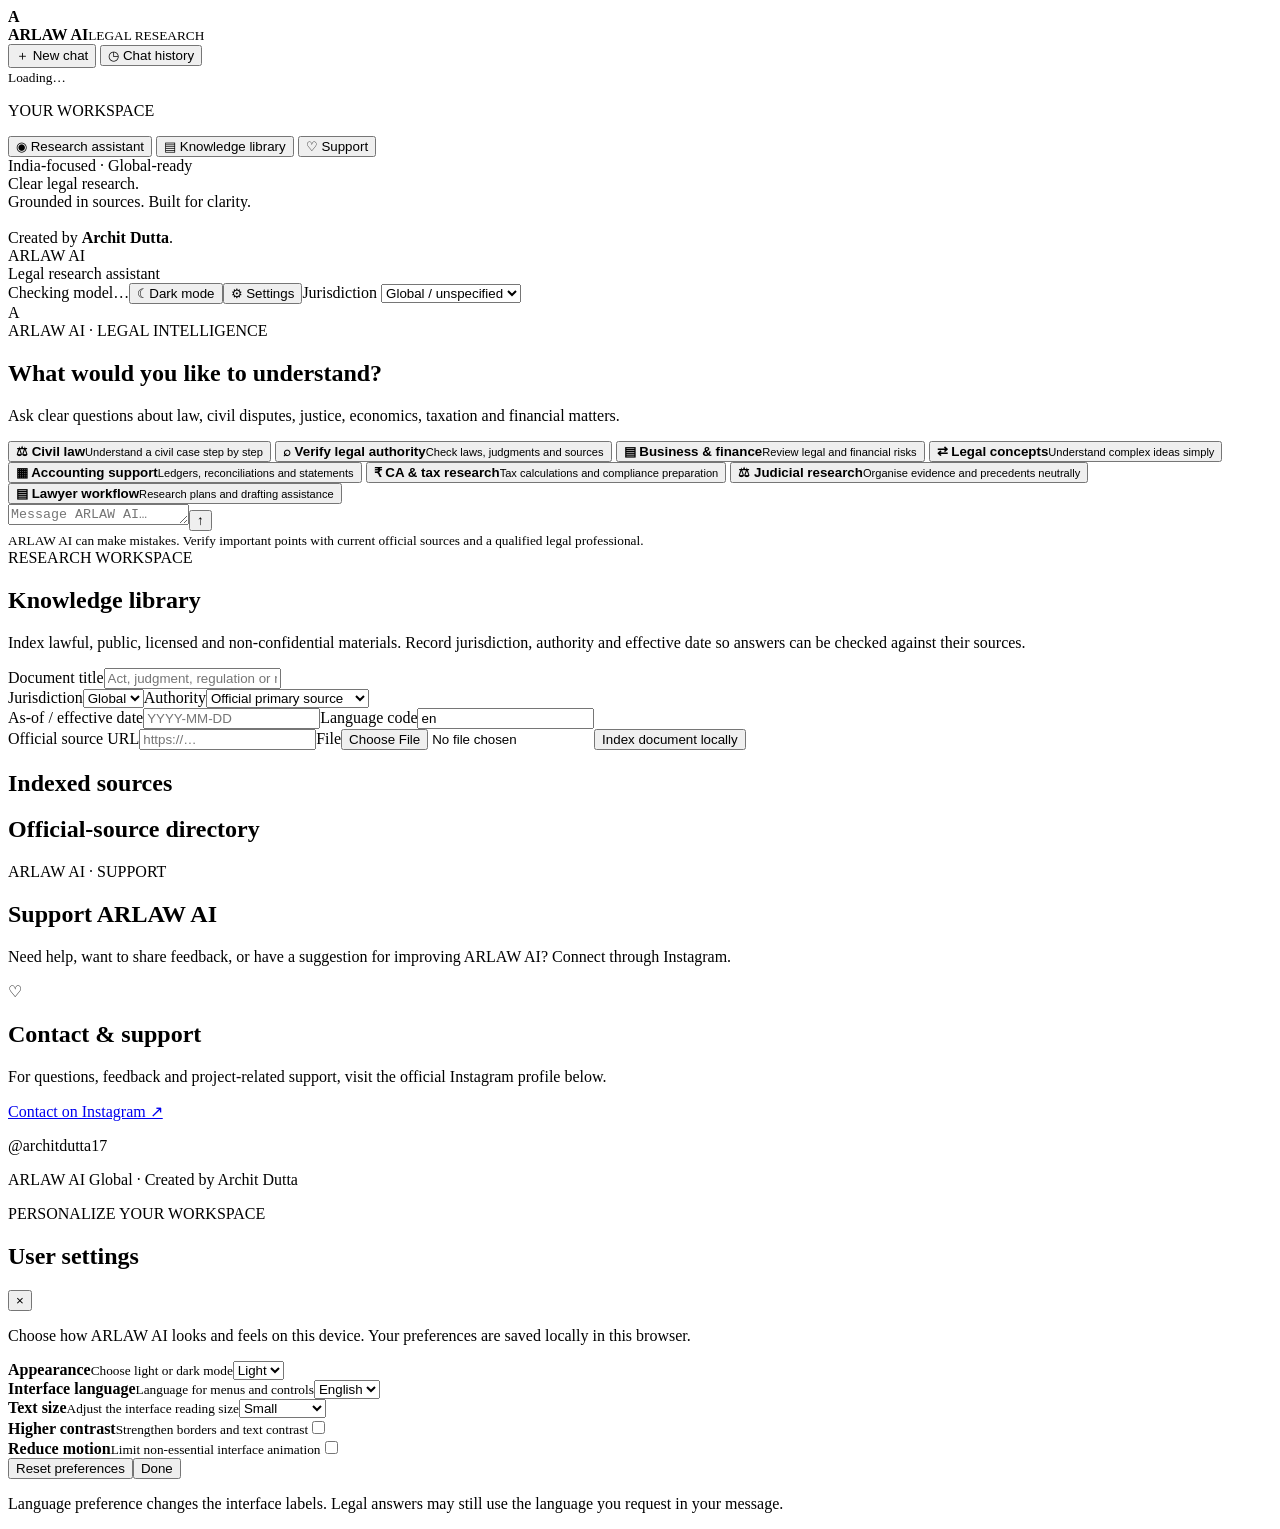
==== app/static/index.html @ 99178aa6 "Implement persistent private chat history" ====
<!doctype html>
<html lang="en">
<head>
  <meta charset="utf-8"><meta name="viewport" content="width=device-width,initial-scale=1">
  <meta name="theme-color" content="#0b827d">
  <title>ARLAW AI — Legal Research Assistant</title>
  <link rel="stylesheet" href="/static/style.css">
</head>
<body>
<div class="app">
  <aside class="sidebar">
    <div class="brand"><b class="logo">A</b><div><b>ARLAW AI</b><small>LEGAL RESEARCH</small></div></div>
    <button id="newChat" class="new"><span>＋</span> New chat</button>
    <button id="historyToggle" class="nav history-toggle" type="button">◷ Chat history</button>
    <div id="historyList" class="history-list" aria-live="polite"><small>Loading…</small></div>
    <p class="label">YOUR WORKSPACE</p>
    <button id="chatTab" class="nav active"><span>◉</span> Research assistant</button>
    <button id="sourcesTab" class="nav"><span>▤</span> Knowledge library</button>
    <button id="supportTab" class="nav"><span>♡</span> Support</button>
    <div class="sidebar-note"><span class="online-dot"></span> India-focused · Global-ready</div>
    <div class="foot">Clear legal research.<br>Grounded in sources. Built for clarity.<br><br>Created by <b>Archit Dutta</b>.</div>
  </aside>
  <main>
    <header><div class="mobile-brand">ARLAW <span>AI</span></div><div class="top-title">Legal research assistant</div><div class="top-right"><span id="connection" class="status">Checking model…</span><button id="themeToggle" class="theme-toggle" type="button" aria-label="Switch to dark mode" title="Switch to dark mode"><span class="theme-icon" aria-hidden="true">☾</span><span class="theme-label">Dark mode</span></button><button id="settingsOpen" class="settings-open" type="button" aria-haspopup="dialog" aria-controls="settingsDialog" title="User settings">⚙ <span>Settings</span></button><label>Jurisdiction <select id="jurisdiction"><option value="GLOBAL">Global / unspecified</option></select></label></div></header>
    <section id="chatView" class="chat">
      <div id="messages" class="messages">
        <div class="welcome">
          <div class="welcome-mark">A</div><div class="eyebrow">ARLAW AI · LEGAL INTELLIGENCE</div>
          <h1>What would you like to understand?</h1>
          <p>Ask clear questions about law, civil disputes, justice, economics, taxation and financial matters.</p>
          <div class="suggest">
            <button data-prompt="Explain the steps in a civil case in India, from filing to judgment. Use clear headings and identify the relevant laws."><b>⚖ Civil law</b><small>Understand a civil case step by step</small></button>
            <button data-prompt="Explain how to verify whether an Indian legal rule is current and binding. Distinguish statutes, judgments and commentary."><b>⌕ Verify legal authority</b><small>Check laws, judgments and sources</small></button>
            <button data-prompt="Create a practical legal and financial due-diligence checklist for an Indian business."><b>▤ Business & finance</b><small>Review legal and financial risks</small></button>
            <button data-prompt="Explain the difference between binding precedent and persuasive authority in India, with a simple example."><b>⇄ Legal concepts</b><small>Understand complex ideas simply</small></button>
            <button data-prompt="Act as an accounting support assistant. Explain how to prepare a trial balance from supplied ledger entries, show each step, and list checks before a qualified accountant reviews it."><b>▦ Accounting support</b><small>Ledgers, reconciliations and statements</small></button>
            <button data-prompt="Act as a CA and tax research assistant. Identify the jurisdiction and tax year first, explain which official tax sources must be checked, and show any calculations with assumptions."><b>₹ CA & tax research</b><small>Tax calculations and compliance preparation</small></button>
            <button data-prompt="Prepare a neutral judicial research matrix from the facts I provide. Separate allegations, admitted facts, evidence, party arguments, legal issues and potentially relevant precedents. Do not decide the case."><b>⚖ Judicial research</b><small>Organise evidence and precedents neutrally</small></button>
            <button data-prompt="Help me prepare a lawyer's research memo. Identify missing facts, jurisdiction, legal issues, primary sources to verify, arguments on both sides and questions for qualified counsel."><b>▤ Lawyer workflow</b><small>Research plans and drafting assistance</small></button>
          </div>
        </div>
      </div>
      <div class="composer-wrap"><form id="chatForm"><textarea id="prompt" rows="1" placeholder="Message ARLAW AI… Include the country, state or court when relevant." required></textarea><button aria-label="Send message" title="Send message">↑</button></form><small>ARLAW AI can make mistakes. Verify important points with current official sources and a qualified legal professional.</small></div>
    </section>
    <section id="sourcesView" class="sources hidden"><div class="section-kicker">RESEARCH WORKSPACE</div><h1>Knowledge library</h1><p>Index lawful, public, licensed and non-confidential materials. Record jurisdiction, authority and effective date so answers can be checked against their sources.</p>
      <form id="uploadForm"><label>Document title<input name="title" placeholder="Act, judgment, regulation or report"></label>
        <div class="two"><label>Jurisdiction<select name="jurisdiction" id="uploadJurisdiction"><option value="GLOBAL">Global</option></select></label><label>Authority<select name="authority"><option value="official">Official primary source</option><option value="court">Court / tribunal</option><option value="regulator">Regulator</option><option value="secondary">Secondary commentary</option><option value="unspecified">Unspecified</option></select></label></div>
        <div class="two"><label>As-of / effective date<input name="as_of" placeholder="YYYY-MM-DD"></label><label>Language code<input name="language" value="en" placeholder="en, hi, bn, fr…"></label></div>
        <label>Official source URL<input name="source_url" placeholder="https://…"></label><label>File<input name="file" type="file" accept=".txt,.md,.pdf" required></label><button class="primary">Index document locally</button><span id="uploadStatus" class="upload-status"></span></form>
      <h2>Indexed sources</h2><div id="sourceList" class="source-list"></div><h2>Official-source directory</h2><p id="registryNotice"></p><div id="registryList" class="source-list"></div>
    </section>
    <section id="supportView" class="sources hidden support-view">
      <div class="section-kicker">ARLAW AI · SUPPORT</div>
      <h1>Support ARLAW AI</h1>
      <p>Need help, want to share feedback, or have a suggestion for improving ARLAW AI? Connect through Instagram.</p>
      <div class="support-card">
        <div class="support-mark" aria-hidden="true">♡</div>
        <h2>Contact & support</h2>
        <p>For questions, feedback and project-related support, visit the official Instagram profile below.</p>
        <a class="support-link" href="https://www.instagram.com/architdutta17?xtok=MWJoem0yZW9lcWVmOQ==" target="_blank" rel="noopener noreferrer">Contact on Instagram ↗</a>
        <p class="support-handle">@architdutta17</p>
      </div>
      <p class="support-credit">ARLAW AI Global · Created by Archit Dutta</p>
    </section>
  </main>
</div>
<div id="settingsDialog" class="settings-backdrop hidden" role="presentation">
  <section class="settings-panel" role="dialog" aria-modal="true" aria-labelledby="settingsTitle" tabindex="-1">
    <div class="settings-heading"><div><div class="section-kicker">PERSONALIZE YOUR WORKSPACE</div><h2 id="settingsTitle">User settings</h2></div><button id="settingsClose" class="settings-close" type="button" aria-label="Close settings">×</button></div>
    <p class="settings-intro">Choose how ARLAW AI looks and feels on this device. Your preferences are saved locally in this browser.</p>
    <div class="setting-row"><label for="prefTheme"><b>Appearance</b><small>Choose light or dark mode</small></label><select id="prefTheme"><option value="light">Light</option><option value="dark">Dark</option></select></div>
    <div class="setting-row"><label for="prefLanguage"><b>Interface language</b><small>Language for menus and controls</small></label><select id="prefLanguage"><option value="en">English</option><option value="hi">हिन्दी</option><option value="bn">বাংলা</option></select></div>
    <div class="setting-row"><label for="prefFontSize"><b>Text size</b><small>Adjust the interface reading size</small></label><select id="prefFontSize"><option value="small">Small</option><option value="medium">Default</option><option value="large">Large</option><option value="xlarge">Extra large</option></select></div>
    <div class="setting-row setting-check"><label for="prefContrast"><b>Higher contrast</b><small>Strengthen borders and text contrast</small></label><input id="prefContrast" type="checkbox"></div>
    <div class="setting-row setting-check"><label for="prefMotion"><b>Reduce motion</b><small>Limit non-essential interface animation</small></label><input id="prefMotion" type="checkbox"></div>
    <div class="settings-actions"><button id="settingsReset" class="settings-reset" type="button">Reset preferences</button><button id="settingsDone" class="primary" type="button">Done</button></div>
    <p class="settings-note">Language preference changes the interface labels. Legal answers may still use the language you request in your message.</p>
  </section>
</div>
<script src="/static/app.js"></script><script src="/static/history.js"></script>
</body></html>
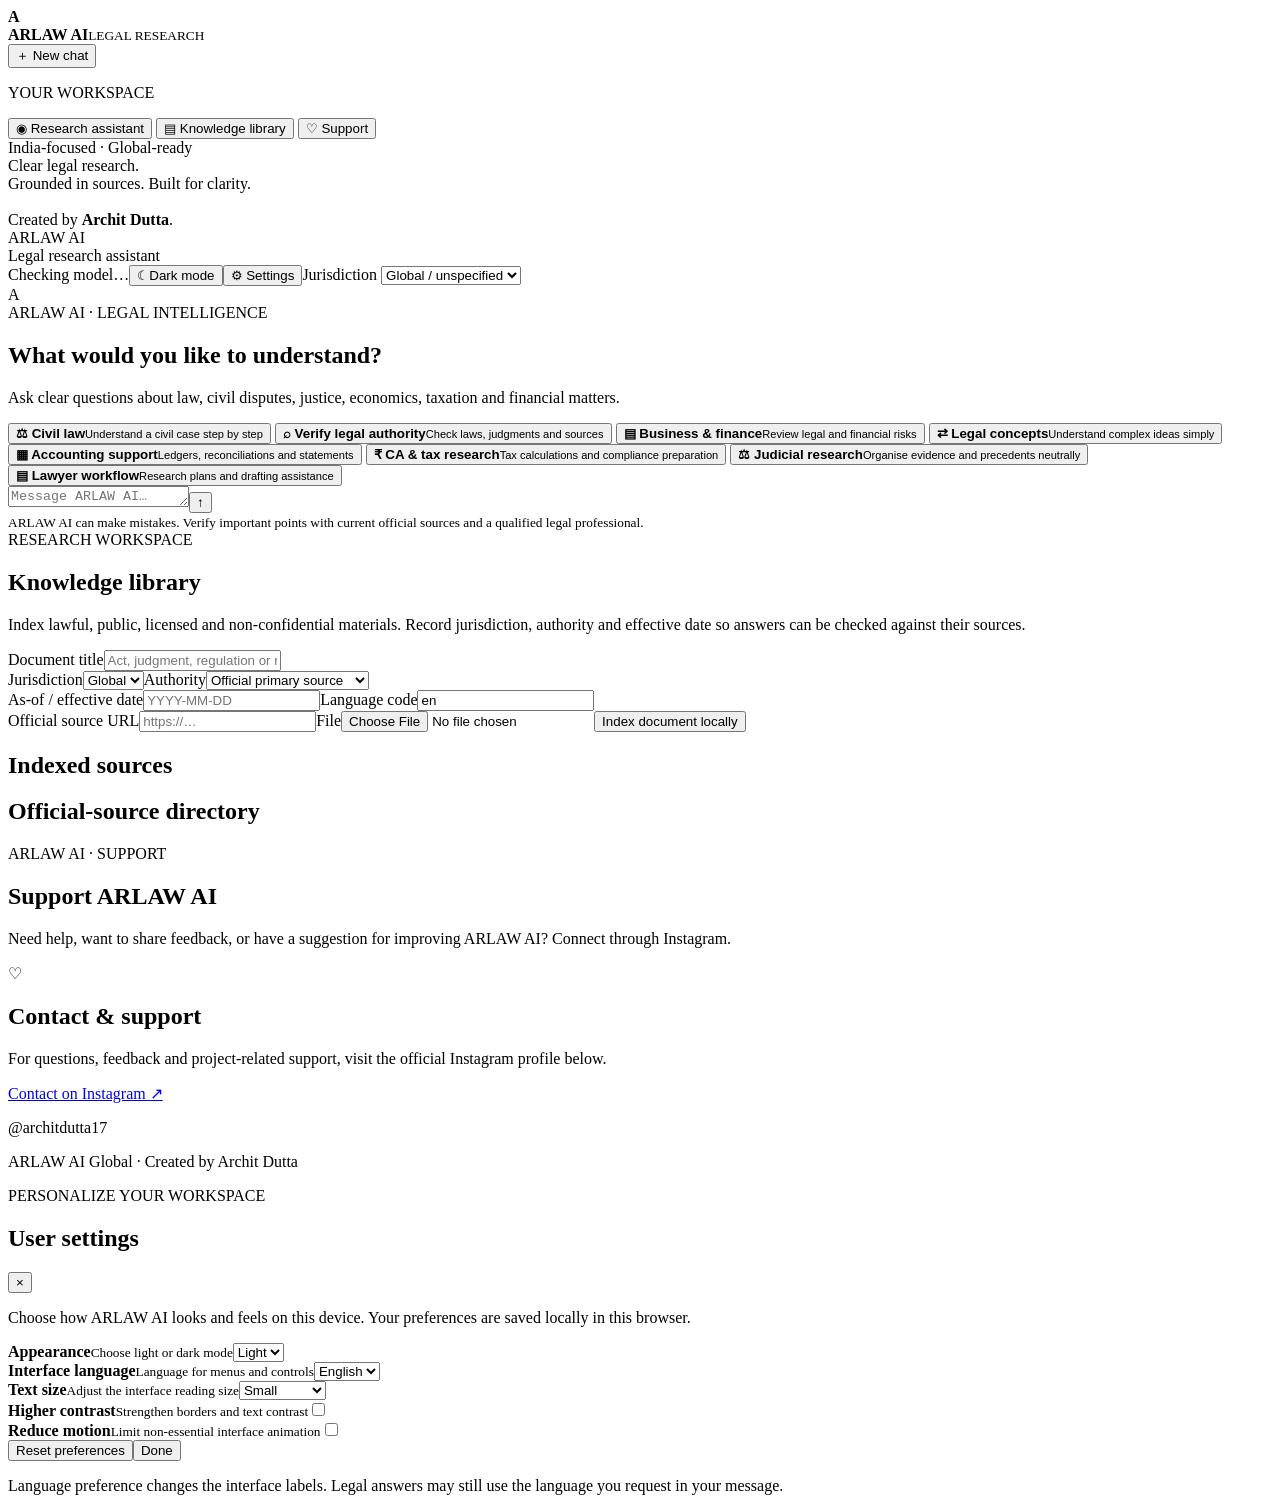
==== commit 8ef86536: "Release ARLAW AI 2.1.2" ====
--- a/app/static/index.html
+++ b/app/static/index.html
@@ -11,8 +11,6 @@
   <aside class="sidebar">
     <div class="brand"><b class="logo">A</b><div><b>ARLAW AI</b><small>LEGAL RESEARCH</small></div></div>
     <button id="newChat" class="new"><span>＋</span> New chat</button>
-    <button id="historyToggle" class="nav history-toggle" type="button">◷ Chat history</button>
-    <div id="historyList" class="history-list" aria-live="polite"><small>Loading…</small></div>
     <p class="label">YOUR WORKSPACE</p>
     <button id="chatTab" class="nav active"><span>◉</span> Research assistant</button>
     <button id="sourcesTab" class="nav"><span>▤</span> Knowledge library</button>
@@ -77,5 +75,5 @@
     <p class="settings-note">Language preference changes the interface labels. Legal answers may still use the language you request in your message.</p>
   </section>
 </div>
-<script src="/static/app.js"></script><script src="/static/history.js"></script>
+<script src="/static/app.js"></script>
 </body></html>
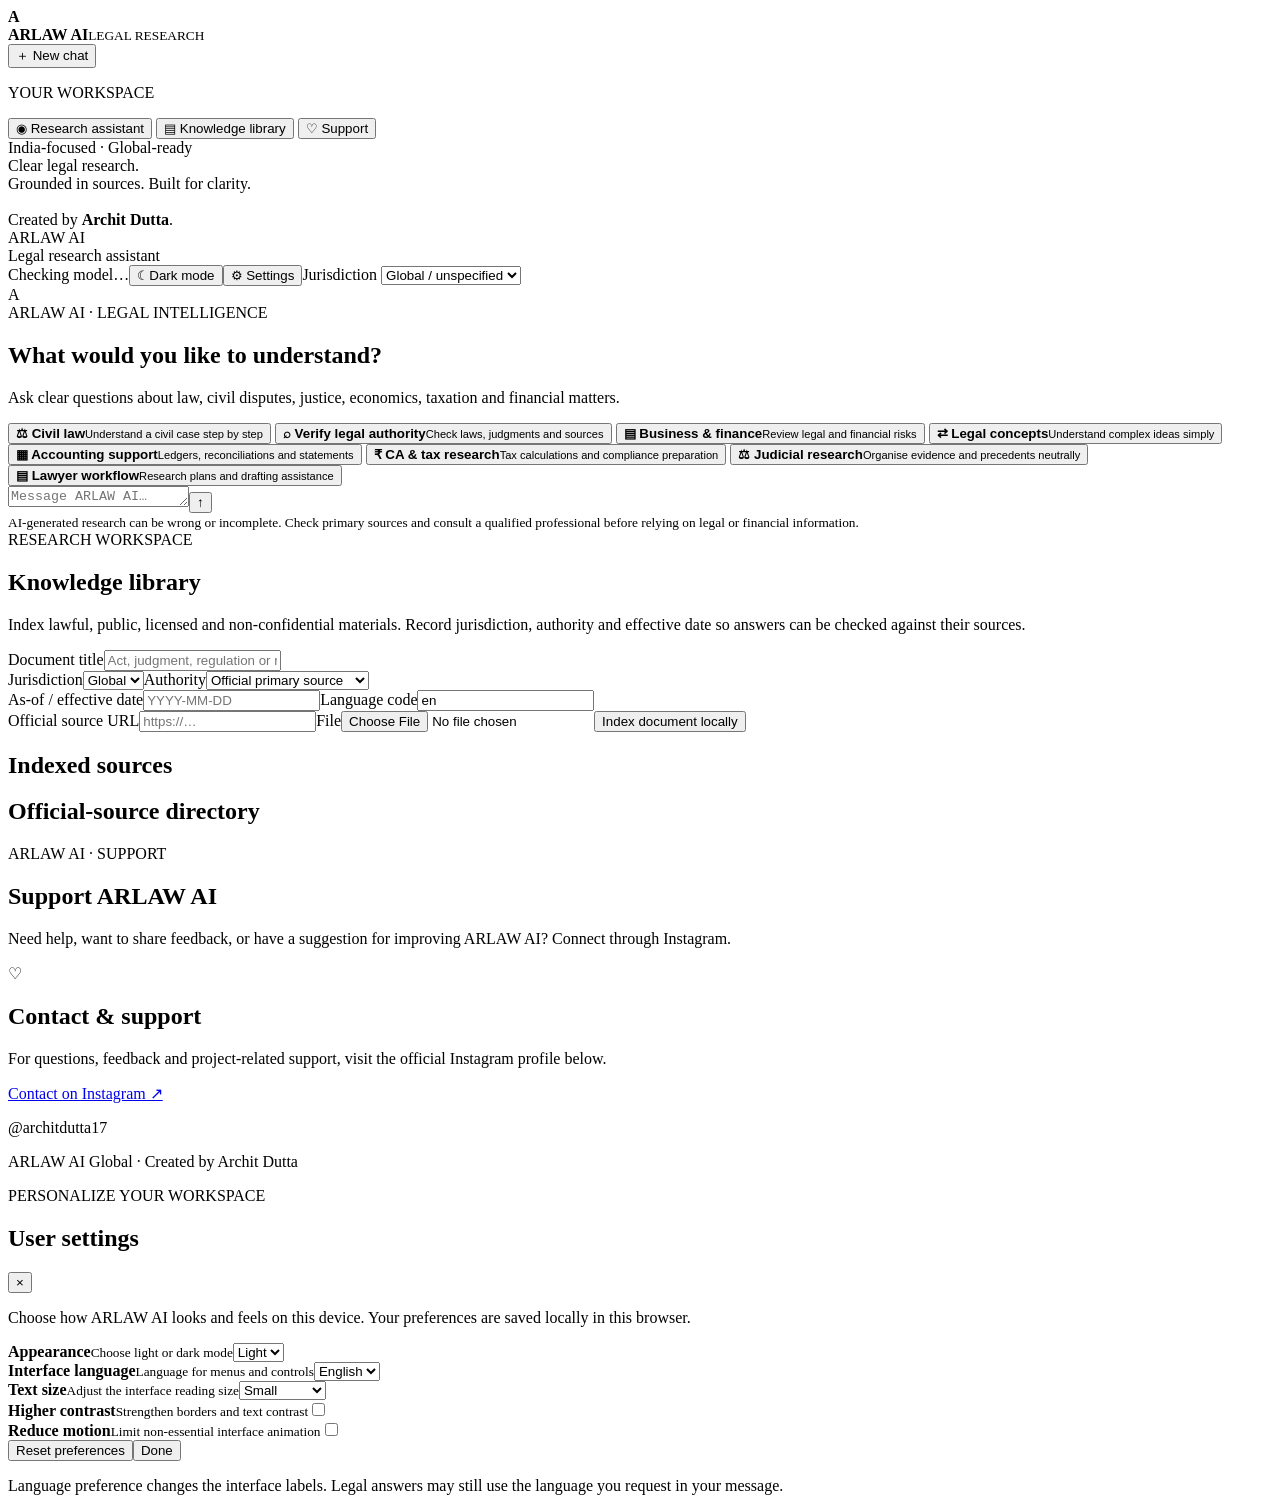
==== commit d9debc69: "Release ARLAW AI Global with Ollama and Groq fallback" ====
--- a/app/static/index.html
+++ b/app/static/index.html
@@ -3,7 +3,8 @@
 <head>
   <meta charset="utf-8"><meta name="viewport" content="width=device-width,initial-scale=1">
   <meta name="theme-color" content="#0b827d">
-  <title>ARLAW AI — Legal Research Assistant</title>
+  <meta name="description" content="ARLAW AI — jurisdiction-aware legal, economic and justice research assistant">
+  <title>ARLAW AI — Global Research Workspace</title>
   <link rel="stylesheet" href="/static/style.css">
 </head>
 <body>
@@ -12,6 +13,7 @@
     <div class="brand"><b class="logo">A</b><div><b>ARLAW AI</b><small>LEGAL RESEARCH</small></div></div>
     <button id="newChat" class="new"><span>＋</span> New chat</button>
     <p class="label">YOUR WORKSPACE</p>
+    <div id="historyList" class="history-list" aria-label="Recent chats"></div>
     <button id="chatTab" class="nav active"><span>◉</span> Research assistant</button>
     <button id="sourcesTab" class="nav"><span>▤</span> Knowledge library</button>
     <button id="supportTab" class="nav"><span>♡</span> Support</button>
@@ -38,7 +40,7 @@
           </div>
         </div>
       </div>
-      <div class="composer-wrap"><form id="chatForm"><textarea id="prompt" rows="1" placeholder="Message ARLAW AI… Include the country, state or court when relevant." required></textarea><button aria-label="Send message" title="Send message">↑</button></form><small>ARLAW AI can make mistakes. Verify important points with current official sources and a qualified legal professional.</small></div>
+      <div class="composer-wrap"><div id="requestStatus" class="request-status" role="status" aria-live="polite"></div><form id="chatForm"><textarea id="prompt" rows="1" placeholder="Message ARLAW AI… Include the country, state or court when relevant." required></textarea><button aria-label="Send message" title="Send message">↑</button></form><small>AI-generated research can be wrong or incomplete. Check primary sources and consult a qualified professional before relying on legal or financial information.</small></div>
     </section>
     <section id="sourcesView" class="sources hidden"><div class="section-kicker">RESEARCH WORKSPACE</div><h1>Knowledge library</h1><p>Index lawful, public, licensed and non-confidential materials. Record jurisdiction, authority and effective date so answers can be checked against their sources.</p>
       <form id="uploadForm"><label>Document title<input name="title" placeholder="Act, judgment, regulation or report"></label>
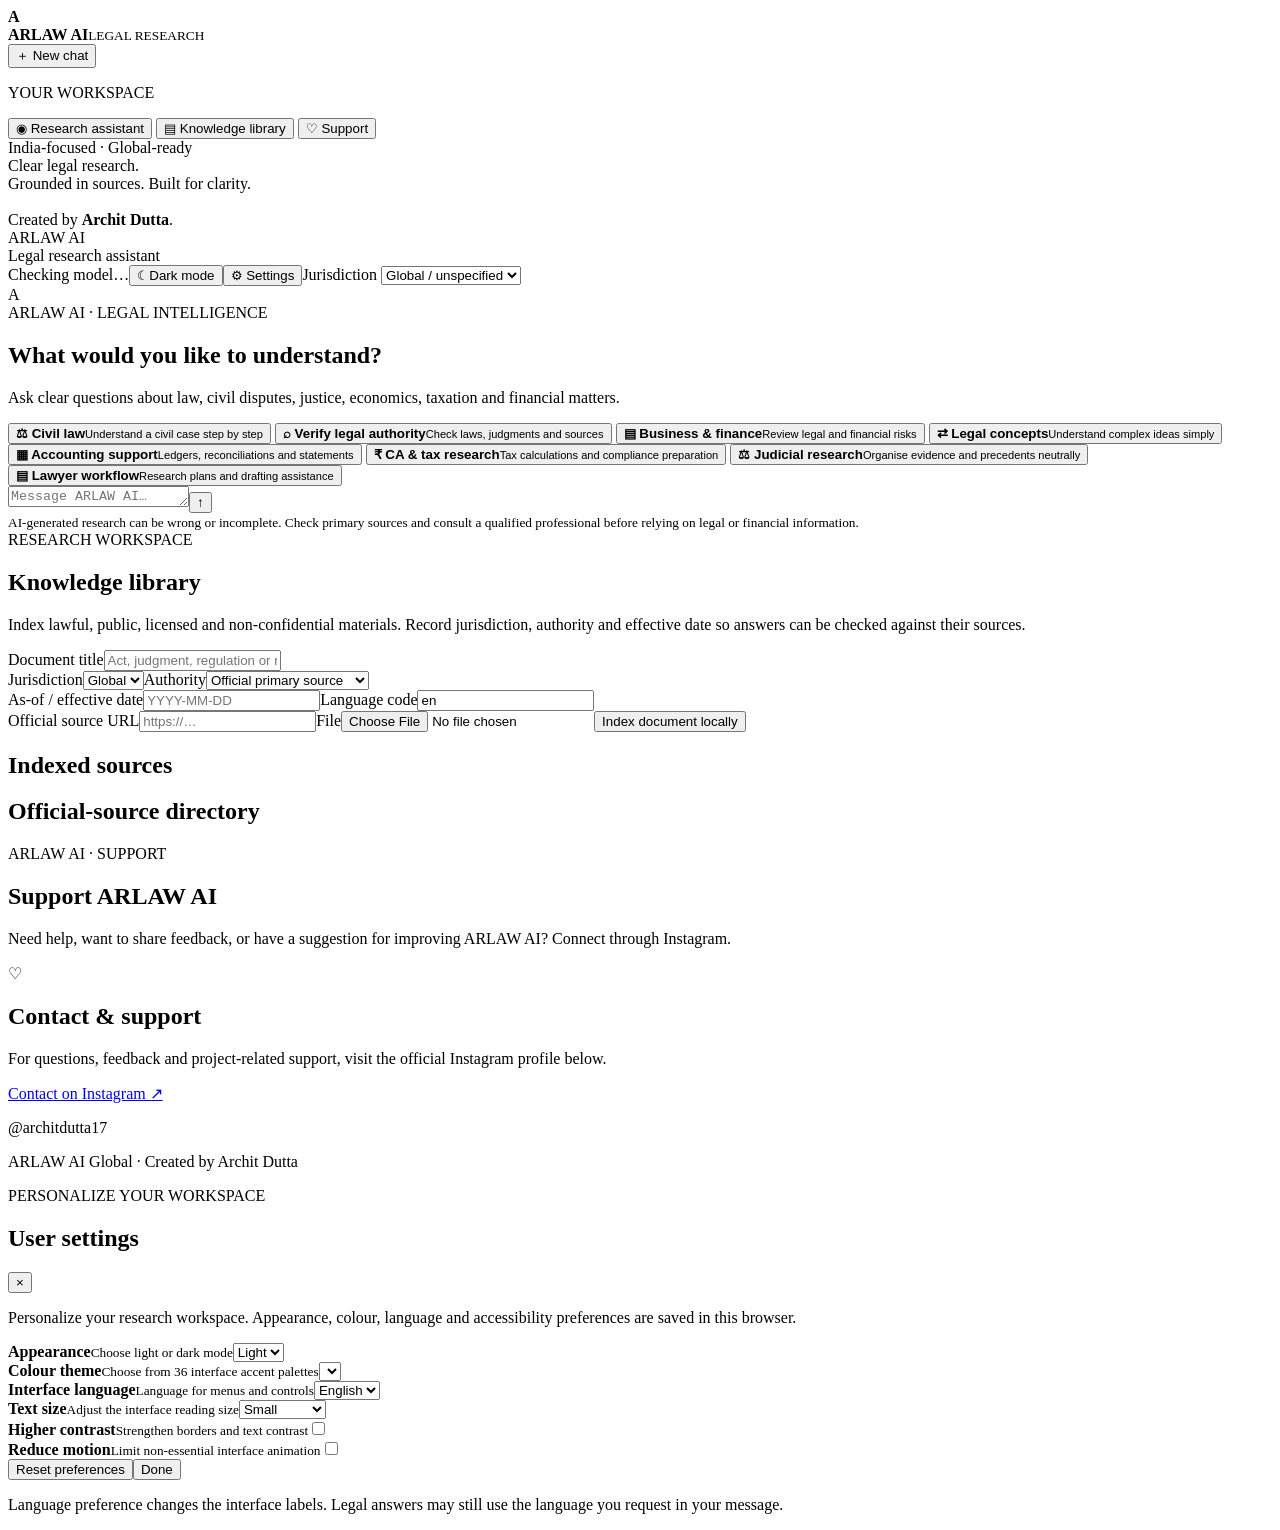
==== commit 1096b5fd: "Redesign ARLAW workspace and document AI architecture" ====
--- a/app/static/index.html
+++ b/app/static/index.html
@@ -67,8 +67,9 @@
 <div id="settingsDialog" class="settings-backdrop hidden" role="presentation">
   <section class="settings-panel" role="dialog" aria-modal="true" aria-labelledby="settingsTitle" tabindex="-1">
     <div class="settings-heading"><div><div class="section-kicker">PERSONALIZE YOUR WORKSPACE</div><h2 id="settingsTitle">User settings</h2></div><button id="settingsClose" class="settings-close" type="button" aria-label="Close settings">×</button></div>
-    <p class="settings-intro">Choose how ARLAW AI looks and feels on this device. Your preferences are saved locally in this browser.</p>
+    <p class="settings-intro">Personalize your research workspace. Appearance, colour, language and accessibility preferences are saved in this browser.</p>
     <div class="setting-row"><label for="prefTheme"><b>Appearance</b><small>Choose light or dark mode</small></label><select id="prefTheme"><option value="light">Light</option><option value="dark">Dark</option></select></div>
+    <div class="setting-row"><label for="prefAccent"><b>Colour theme</b><small>Choose from 36 interface accent palettes</small></label><select id="prefAccent" aria-label="Colour theme"></select></div>
     <div class="setting-row"><label for="prefLanguage"><b>Interface language</b><small>Language for menus and controls</small></label><select id="prefLanguage"><option value="en">English</option><option value="hi">हिन्दी</option><option value="bn">বাংলা</option></select></div>
     <div class="setting-row"><label for="prefFontSize"><b>Text size</b><small>Adjust the interface reading size</small></label><select id="prefFontSize"><option value="small">Small</option><option value="medium">Default</option><option value="large">Large</option><option value="xlarge">Extra large</option></select></div>
     <div class="setting-row setting-check"><label for="prefContrast"><b>Higher contrast</b><small>Strengthen borders and text contrast</small></label><input id="prefContrast" type="checkbox"></div>
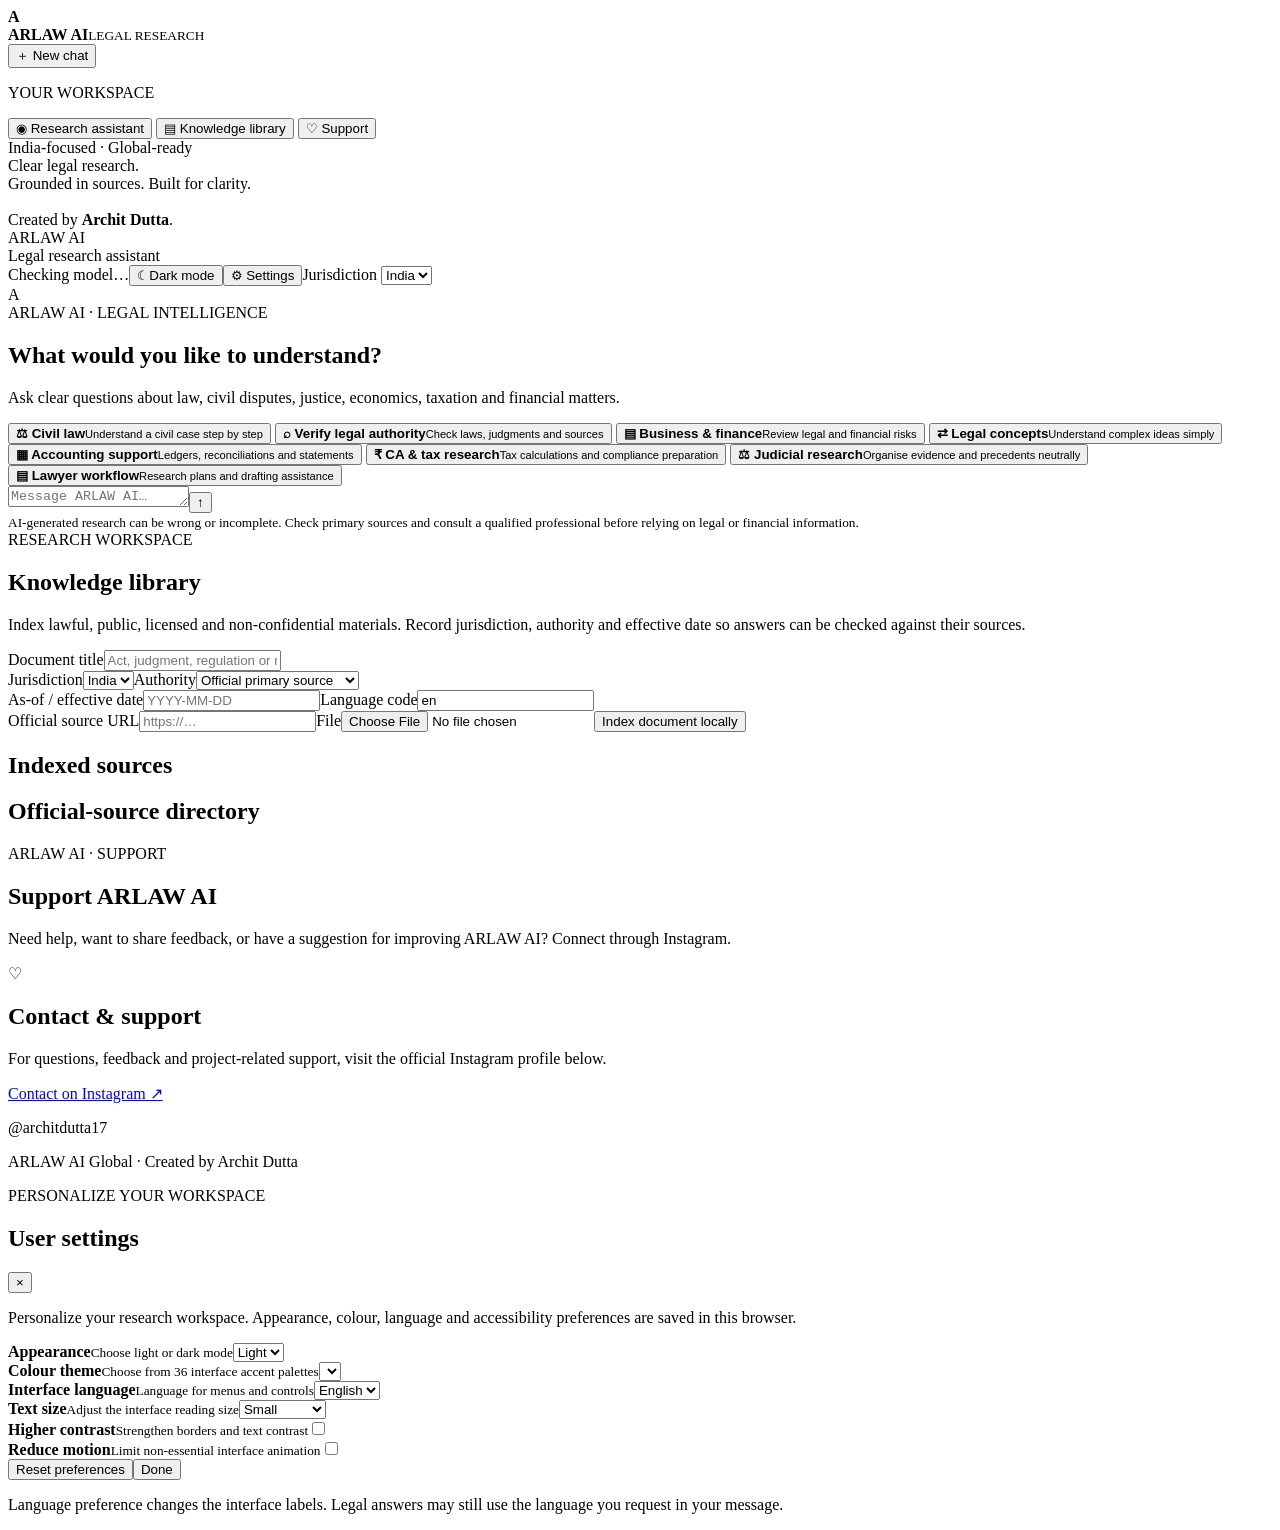
==== commit 64254100: "Release ARLAW AI Global 3.0.8: jurisdiction-aware retrieval" ====
--- a/app/static/index.html
+++ b/app/static/index.html
@@ -5,14 +5,14 @@
   <meta name="theme-color" content="#0b827d">
   <meta name="description" content="ARLAW AI — jurisdiction-aware legal, economic and justice research assistant">
   <title>ARLAW AI — Global Research Workspace</title>
-  <link rel="stylesheet" href="/static/style.css">
+  <link rel="stylesheet" href="/static/style.css?v=3.0.6">
 </head>
 <body>
 <div class="app">
   <aside class="sidebar">
     <div class="brand"><b class="logo">A</b><div><b>ARLAW AI</b><small>LEGAL RESEARCH</small></div></div>
     <button id="newChat" class="new"><span>＋</span> New chat</button>
-    <p class="label">YOUR WORKSPACE</p>
+    <p class="label" id="workspaceLabel">YOUR WORKSPACE</p>
     <div id="historyList" class="history-list" aria-label="Recent chats"></div>
     <button id="chatTab" class="nav active"><span>◉</span> Research assistant</button>
     <button id="sourcesTab" class="nav"><span>▤</span> Knowledge library</button>
@@ -21,13 +21,13 @@
     <div class="foot">Clear legal research.<br>Grounded in sources. Built for clarity.<br><br>Created by <b>Archit Dutta</b>.</div>
   </aside>
   <main>
-    <header><div class="mobile-brand">ARLAW <span>AI</span></div><div class="top-title">Legal research assistant</div><div class="top-right"><span id="connection" class="status">Checking model…</span><button id="themeToggle" class="theme-toggle" type="button" aria-label="Switch to dark mode" title="Switch to dark mode"><span class="theme-icon" aria-hidden="true">☾</span><span class="theme-label">Dark mode</span></button><button id="settingsOpen" class="settings-open" type="button" aria-haspopup="dialog" aria-controls="settingsDialog" title="User settings">⚙ <span>Settings</span></button><label>Jurisdiction <select id="jurisdiction"><option value="GLOBAL">Global / unspecified</option></select></label></div></header>
+    <header><div class="mobile-brand">ARLAW <span>AI</span></div><div class="top-title" id="topTitle">Legal research assistant</div><div class="top-right"><span id="connection" class="status">Checking model…</span><button id="themeToggle" class="theme-toggle" type="button" aria-label="Switch to dark mode" title="Switch to dark mode"><span class="theme-icon" aria-hidden="true">☾</span><span class="theme-label">Dark mode</span></button><button id="settingsOpen" class="settings-open" type="button" aria-haspopup="dialog" aria-controls="settingsDialog" title="User settings">⚙ <span>Settings</span></button><label>Jurisdiction <select id="jurisdiction" aria-label="Jurisdiction"><option value="IN" selected>India</option></select></label></div></header>
     <section id="chatView" class="chat">
       <div id="messages" class="messages">
         <div class="welcome">
           <div class="welcome-mark">A</div><div class="eyebrow">ARLAW AI · LEGAL INTELLIGENCE</div>
-          <h1>What would you like to understand?</h1>
-          <p>Ask clear questions about law, civil disputes, justice, economics, taxation and financial matters.</p>
+          <h1 id="welcomeTitle">What would you like to understand?</h1>
+          <p id="welcomeText">Ask clear questions about law, civil disputes, justice, economics, taxation and financial matters.</p>
           <div class="suggest">
             <button data-prompt="Explain the steps in a civil case in India, from filing to judgment. Use clear headings and identify the relevant laws."><b>⚖ Civil law</b><small>Understand a civil case step by step</small></button>
             <button data-prompt="Explain how to verify whether an Indian legal rule is current and binding. Distinguish statutes, judgments and commentary."><b>⌕ Verify legal authority</b><small>Check laws, judgments and sources</small></button>
@@ -40,11 +40,11 @@
           </div>
         </div>
       </div>
-      <div class="composer-wrap"><div id="requestStatus" class="request-status" role="status" aria-live="polite"></div><form id="chatForm"><textarea id="prompt" rows="1" placeholder="Message ARLAW AI… Include the country, state or court when relevant." required></textarea><button aria-label="Send message" title="Send message">↑</button></form><small>AI-generated research can be wrong or incomplete. Check primary sources and consult a qualified professional before relying on legal or financial information.</small></div>
+      <div class="composer-wrap"><div id="requestStatus" class="request-status" role="status" aria-live="polite"></div><form id="chatForm"><textarea id="prompt" maxlength="14000" rows="1" placeholder="Message ARLAW AI… Include the country, state or court when relevant." required></textarea><button aria-label="Send message" title="Send message">↑</button></form><small>AI-generated research can be wrong or incomplete. Check primary sources and consult a qualified professional before relying on legal or financial information.</small></div>
     </section>
     <section id="sourcesView" class="sources hidden"><div class="section-kicker">RESEARCH WORKSPACE</div><h1>Knowledge library</h1><p>Index lawful, public, licensed and non-confidential materials. Record jurisdiction, authority and effective date so answers can be checked against their sources.</p>
       <form id="uploadForm"><label>Document title<input name="title" placeholder="Act, judgment, regulation or report"></label>
-        <div class="two"><label>Jurisdiction<select name="jurisdiction" id="uploadJurisdiction"><option value="GLOBAL">Global</option></select></label><label>Authority<select name="authority"><option value="official">Official primary source</option><option value="court">Court / tribunal</option><option value="regulator">Regulator</option><option value="secondary">Secondary commentary</option><option value="unspecified">Unspecified</option></select></label></div>
+        <div class="two"><label>Jurisdiction<select name="jurisdiction" id="uploadJurisdiction" aria-label="Source jurisdiction"><option value="IN" selected>India</option></select></label><label>Authority<select name="authority"><option value="official">Official primary source</option><option value="court">Court / tribunal</option><option value="regulator">Regulator</option><option value="secondary">Secondary commentary</option><option value="unspecified">Unspecified</option></select></label></div>
         <div class="two"><label>As-of / effective date<input name="as_of" placeholder="YYYY-MM-DD"></label><label>Language code<input name="language" value="en" placeholder="en, hi, bn, fr…"></label></div>
         <label>Official source URL<input name="source_url" placeholder="https://…"></label><label>File<input name="file" type="file" accept=".txt,.md,.pdf" required></label><button class="primary">Index document locally</button><span id="uploadStatus" class="upload-status"></span></form>
       <h2>Indexed sources</h2><div id="sourceList" class="source-list"></div><h2>Official-source directory</h2><p id="registryNotice"></p><div id="registryList" class="source-list"></div>
@@ -67,16 +67,16 @@
 <div id="settingsDialog" class="settings-backdrop hidden" role="presentation">
   <section class="settings-panel" role="dialog" aria-modal="true" aria-labelledby="settingsTitle" tabindex="-1">
     <div class="settings-heading"><div><div class="section-kicker">PERSONALIZE YOUR WORKSPACE</div><h2 id="settingsTitle">User settings</h2></div><button id="settingsClose" class="settings-close" type="button" aria-label="Close settings">×</button></div>
-    <p class="settings-intro">Personalize your research workspace. Appearance, colour, language and accessibility preferences are saved in this browser.</p>
-    <div class="setting-row"><label for="prefTheme"><b>Appearance</b><small>Choose light or dark mode</small></label><select id="prefTheme"><option value="light">Light</option><option value="dark">Dark</option></select></div>
+    <p class="settings-intro" id="settingsIntro">Personalize your research workspace. Appearance, colour, language and accessibility preferences are saved in this browser.</p>
+    <div class="setting-row"><label for="prefTheme"><b id="appearanceLabel">Appearance</b><small id="appearanceHint">Choose light or dark mode</small></label><select id="prefTheme"><option value="light">Light</option><option value="dark">Dark</option></select></div>
     <div class="setting-row"><label for="prefAccent"><b>Colour theme</b><small>Choose from 36 interface accent palettes</small></label><select id="prefAccent" aria-label="Colour theme"></select></div>
-    <div class="setting-row"><label for="prefLanguage"><b>Interface language</b><small>Language for menus and controls</small></label><select id="prefLanguage"><option value="en">English</option><option value="hi">हिन्दी</option><option value="bn">বাংলা</option></select></div>
-    <div class="setting-row"><label for="prefFontSize"><b>Text size</b><small>Adjust the interface reading size</small></label><select id="prefFontSize"><option value="small">Small</option><option value="medium">Default</option><option value="large">Large</option><option value="xlarge">Extra large</option></select></div>
-    <div class="setting-row setting-check"><label for="prefContrast"><b>Higher contrast</b><small>Strengthen borders and text contrast</small></label><input id="prefContrast" type="checkbox"></div>
-    <div class="setting-row setting-check"><label for="prefMotion"><b>Reduce motion</b><small>Limit non-essential interface animation</small></label><input id="prefMotion" type="checkbox"></div>
+    <div class="setting-row"><label for="prefLanguage"><b id="languageLabel">Interface language</b><small id="languageHint">Language for menus and controls</small></label><select id="prefLanguage"><option value="en">English</option><option value="hi">हिन्दी</option><option value="bn">বাংলা</option></select></div>
+    <div class="setting-row"><label for="prefFontSize"><b id="fontSizeLabel">Text size</b><small id="fontSizeHint">Adjust the interface reading size</small></label><select id="prefFontSize"><option value="small">Small</option><option value="medium">Default</option><option value="large">Large</option><option value="xlarge">Extra large</option></select></div>
+    <div class="setting-row setting-check"><label for="prefContrast"><b id="contrastLabel">Higher contrast</b><small id="contrastHint">Strengthen borders and text contrast</small></label><input id="prefContrast" type="checkbox"></div>
+    <div class="setting-row setting-check"><label for="prefMotion"><b id="motionLabel">Reduce motion</b><small id="motionHint">Limit non-essential interface animation</small></label><input id="prefMotion" type="checkbox"></div>
     <div class="settings-actions"><button id="settingsReset" class="settings-reset" type="button">Reset preferences</button><button id="settingsDone" class="primary" type="button">Done</button></div>
-    <p class="settings-note">Language preference changes the interface labels. Legal answers may still use the language you request in your message.</p>
+    <p class="settings-note" id="settingsNote">Language preference changes the interface labels. Legal answers may still use the language you request in your message.</p>
   </section>
 </div>
-<script src="/static/app.js"></script>
+<script src="/static/app.js?v=3.0.6"></script>
 </body></html>
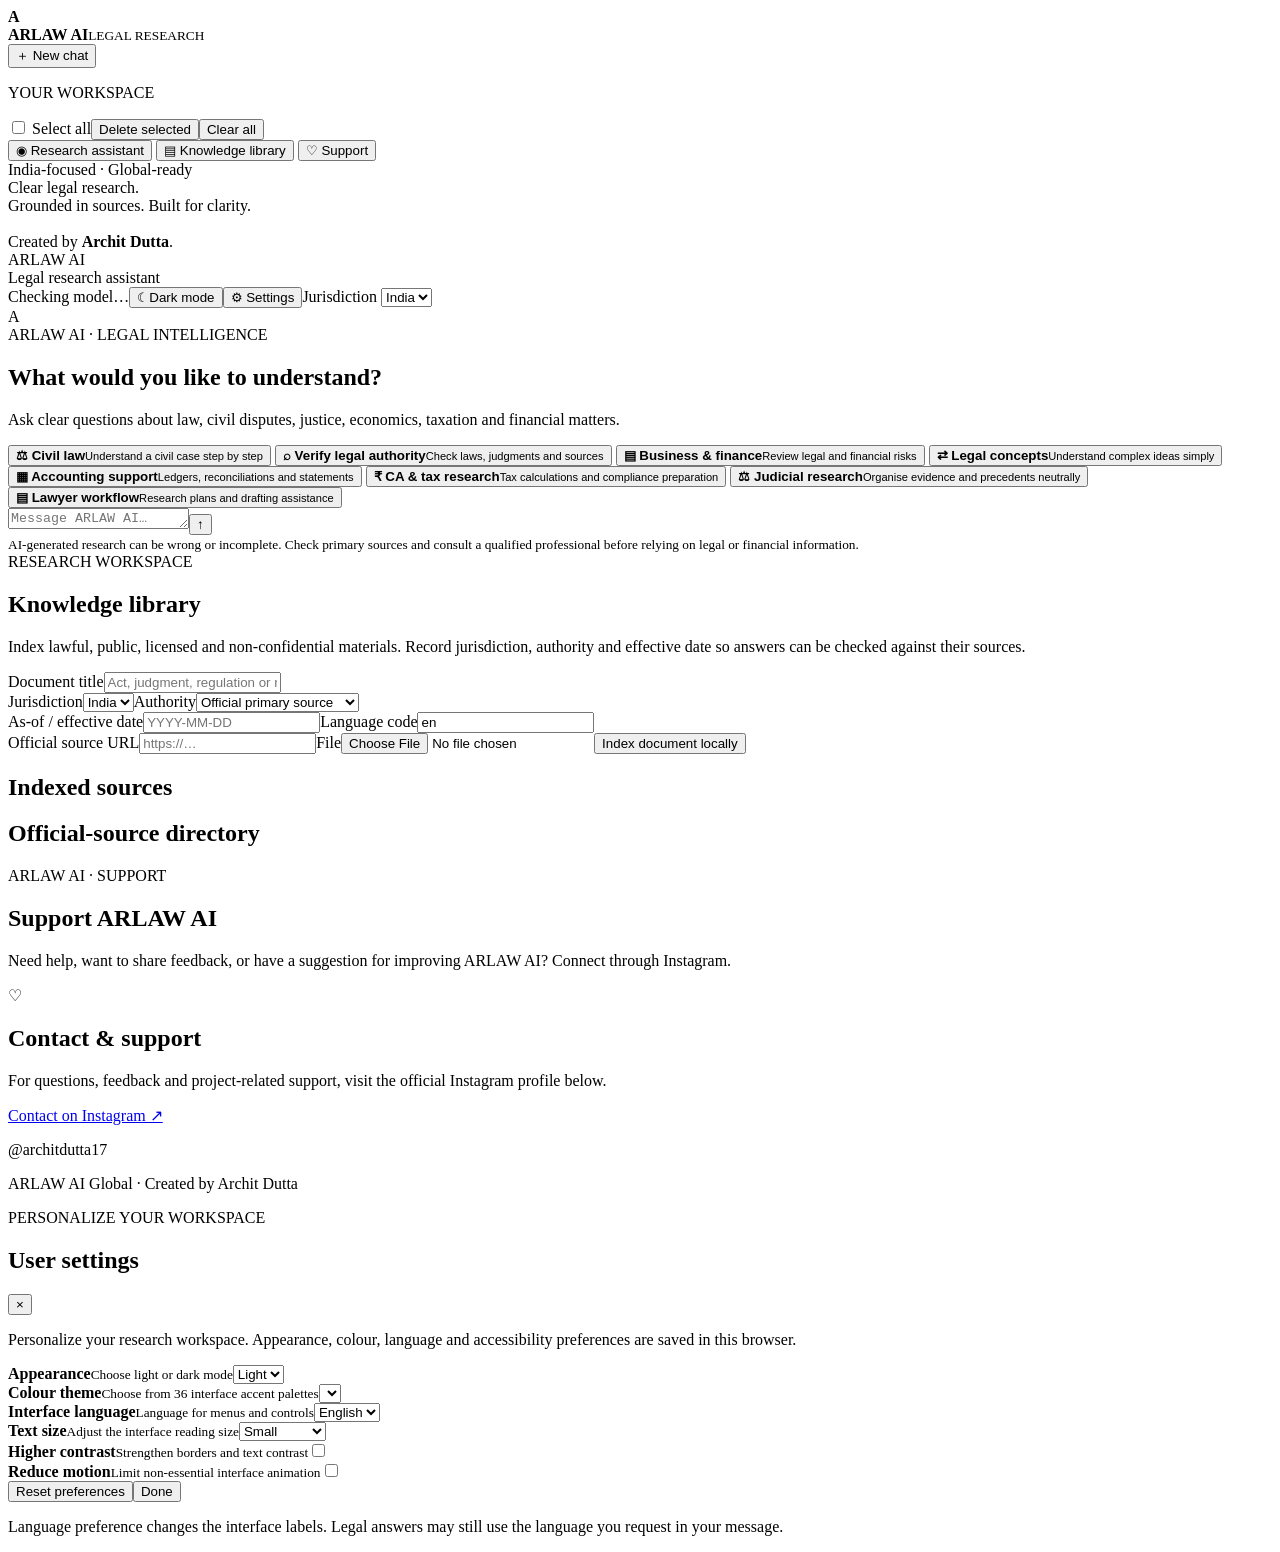
==== commit 61ccce55: "Release ARLAW AI Global 3.2.0" ====
--- a/app/static/index.html
+++ b/app/static/index.html
@@ -5,7 +5,7 @@
   <meta name="theme-color" content="#0b827d">
   <meta name="description" content="ARLAW AI — jurisdiction-aware legal, economic and justice research assistant">
   <title>ARLAW AI — Global Research Workspace</title>
-  <link rel="stylesheet" href="/static/style.css?v=3.0.6">
+  <link rel="stylesheet" href="/static/style.css?v=3.2.0">
 </head>
 <body>
 <div class="app">
@@ -13,6 +13,7 @@
     <div class="brand"><b class="logo">A</b><div><b>ARLAW AI</b><small>LEGAL RESEARCH</small></div></div>
     <button id="newChat" class="new"><span>＋</span> New chat</button>
     <p class="label" id="workspaceLabel">YOUR WORKSPACE</p>
+    <div class="history-tools"><label><input id="historySelectAll" type="checkbox"> Select all</label><button id="historyDeleteSelected" type="button">Delete selected</button><button id="historyClearAll" type="button">Clear all</button></div>
     <div id="historyList" class="history-list" aria-label="Recent chats"></div>
     <button id="chatTab" class="nav active"><span>◉</span> Research assistant</button>
     <button id="sourcesTab" class="nav"><span>▤</span> Knowledge library</button>
@@ -78,5 +79,5 @@
     <p class="settings-note" id="settingsNote">Language preference changes the interface labels. Legal answers may still use the language you request in your message.</p>
   </section>
 </div>
-<script src="/static/app.js?v=3.0.6"></script>
+<script src="/static/app.js?v=3.2.0"></script>
 </body></html>
